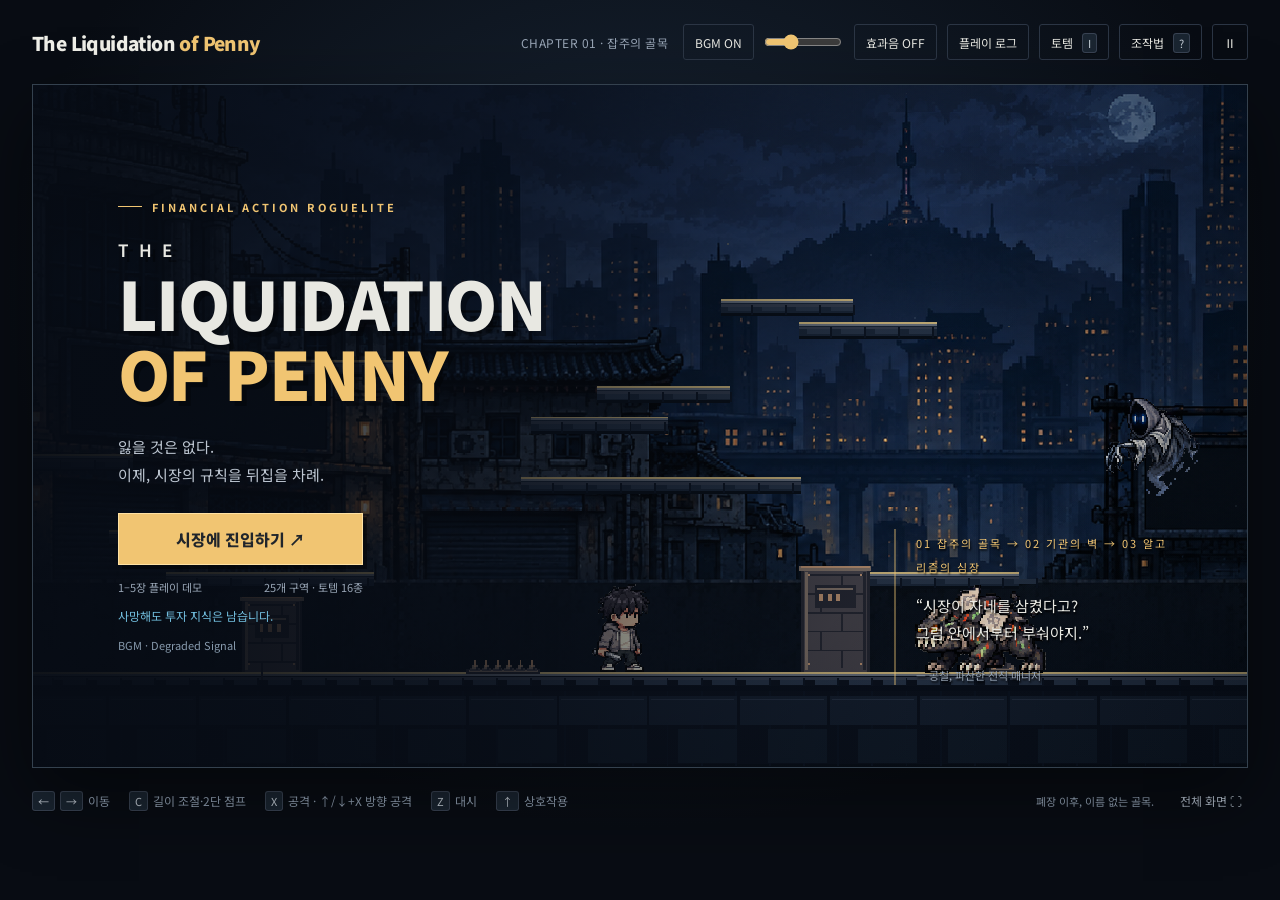
==== index.html @ 3d4ae3b8 "Implement steps 2-4: variable jumps, directional attacks and pogo combat Synchronize windup, strike " ====
<!doctype html>
<html lang="ko">
<head>
  <meta charset="utf-8"><meta name="viewport" content="width=device-width, initial-scale=1, viewport-fit=cover">
  <meta name="theme-color" content="#090e18"><meta name="description" content="The Liquidation of Penny — 금융 액션 로그라이트. 잡주의 골목에서 시장의 심장까지, 다섯 개의 장을 돌파하세요.">
  <title>The Liquidation of Penny</title><link rel="stylesheet" href="./style.css">
</head>
<body>
<main id="app">
 <header class="topline"><a class="wordmark" href="./" aria-label="The Liquidation of Penny 시작 화면">The Liquidation <span>of Penny</span></a><div class="top-actions"><span id="chapter-tag" class="chapter-tag">CHAPTER 01 · 잡주의 골목</span><div class="music-controls"><button id="music" class="icon-button" aria-label="배경 음악 끄기" aria-pressed="true">BGM ON</button><input id="music-volume" type="range" min="0" max="100" value="30" aria-label="배경 음악 음량" title="BGM 음량"></div><button id="sound" class="icon-button" aria-label="효과음 켜기" aria-pressed="false">효과음 OFF</button><button id="run-logs" class="icon-button">플레이 로그</button><button id="totem-open" class="icon-button">토템 <kbd>I</kbd></button><button id="help" class="icon-button">조작법 <kbd>?</kbd></button><button id="pause" class="icon-button" aria-label="일시 정지">Ⅱ</button></div></header>
 <section id="stage" aria-label="게임 화면">
  <canvas id="game" width="1280" height="720" tabindex="0" aria-label="방향키 이동, C 점프, X 공격, Z 대시. 조작법 버튼에서 전체 조작을 확인할 수 있습니다."></canvas>
  <div id="hud" class="hud hidden"><div class="player-panel"><div class="rank-line"><span id="rank">PENNY STOCK</span><span id="room-number">01 / 05</span></div><div class="health-track"><div id="hp-fill"></div><span id="hp-text">100 / 100</span></div><div class="profit-line"><span>미실현 수익</span><strong id="profit-text">0%</strong></div><div class="profit-track"><div id="profit-fill"></div></div></div><div class="market-panel"><span class="eyebrow">MARKET</span><strong id="market-name">횡보장</strong><small id="market-detail">기본 전투 상태</small><div id="market-warning"></div></div><div class="fund-panel"><span>보유 시드</span><strong><i>◈</i> <b id="gold">0</b></strong><small id="enemy-count"></small></div></div>
  <div id="totem-hud" class="totem-hud hidden" aria-label="장착 토템 진행 상태"></div><div id="boss-hud" class="boss-hud hidden"><div><span id="boss-name">잠식된 선동가</span><span id="boss-phase">PHASE 01</span></div><div class="boss-track"><div id="boss-fill"></div></div></div>
  <div id="room-toast" class="room-toast hidden"><span id="room-kicker"></span><h2 id="room-title"></h2></div>
  <div id="leverage" class="leverage hidden"></div><div id="notice" class="notice hidden" role="status" aria-live="polite"></div>
  <div id="skills" class="skillbar hidden"><button data-action="profit" id="skill-profit"><kbd>A</kbd><span>익절</span><small>수익 25 이상</small></button><button data-action="leverage" id="skill-leverage"><kbd>S</kbd><span>레버리지</span><small>8초 / 피해 ×1.65</small></button><button data-action="circuit" id="skill-circuit"><kbd>D</kbd><span>서킷브레이커</span><small>적 2초 정지</small></button></div>
  <div id="screen" class="screen"><div class="start-card"><div class="eyebrow"><span class="small-line"></span> FINANCIAL ACTION ROGUELITE</div><h1 class="penny-title" aria-label="The Liquidation of Penny"><span>THE</span>LIQUIDATION<br><em>OF PENNY</em></h1><p class="intro">잃을 것은 없다.<br>이제, 시장의 규칙을 뒤집을 차례.</p><button id="start" class="primary" disabled>에셋 준비 중…</button><button id="start-chapter2" class="chapter-start hidden">해금된 2장부터 시작 →</button><div class="start-meta"><span>1–5장 플레이 데모</span><span>25개 구역 · 토템 16종</span></div><p id="save-note" class="save-note"></p><p class="music-credit">BGM · Degraded Signal</p></div><div class="start-quote"><span>01 잡주의 골목 → 02 기관의 벽 → 03 알고리즘의 심장</span><p>“시장이 자네를 삼켰다고?<br>그럼 안에서부터 부숴야지.”</p><small>— 공칠, 파산한 전직 매니저</small></div></div>
  <div id="modal" class="modal hidden" role="dialog" aria-modal="true" aria-labelledby="modal-title"><div class="modal-inner" id="modal-inner"></div></div>
  <div id="touch" class="touch"><div><button data-hold="left" aria-label="왼쪽 이동">◀</button><button data-hold="right" aria-label="오른쪽 이동">▶</button></div><div><button data-action="interact" aria-label="상호작용">↑</button><button data-action="dash">Z</button><button data-action="jump">C</button><button data-action="attack">X</button></div></div>
 </section>
 <footer><div class="controls"><span><kbd>←</kbd><kbd>→</kbd> 이동</span><span><kbd>C</kbd> 길이 조절·2단 점프</span><span><kbd>X</kbd> 공격 · ↑/↓+X 방향 공격</span><span><kbd>Z</kbd> 대시</span><span><kbd>↑</kbd> 상호작용</span></div><div class="footer-state"><span id="footer-location">폐장 이후, 이름 없는 골목.</span><button id="fullscreen">전체 화면 ⛶</button></div></footer>
</main><script type="module" src="./game.js"></script>
</body></html>
---- style.css ----
@import url('https://fonts.googleapis.com/css2?family=Noto+Sans+KR:wght@400;500;600;700;800;900&display=swap');
:root{color-scheme:dark;--bg:#080c13;--surface:#111925;--line:#2b3544;--gold:#f1c572;--text:#e8e8e2;--muted:#98a5b5;--red:#e56563;--blue:#71bddd}*{box-sizing:border-box}html,body{margin:0;min-height:100%;background:var(--bg);color:var(--text);font-family:'Noto Sans KR',system-ui,sans-serif}body{background:radial-gradient(ellipse at 50% 35%,#182535 0,#080c13 70%)}button,a{-webkit-tap-highlight-color:transparent}button{font:inherit;color:inherit;cursor:pointer}button:disabled{cursor:wait;opacity:.6}button:focus-visible,a:focus-visible,canvas:focus-visible{outline:2px solid var(--gold);outline-offset:4px}button:hover:not(:disabled){filter:brightness(1.18)}.hidden{display:none!important}#app{max-width:1560px;padding:0 32px;margin:auto}.topline{height:84px;display:flex;align-items:center;justify-content:space-between;gap:20px}.wordmark{text-decoration:none;font-size:24px;letter-spacing:-1.5px;font-weight:900;color:#f0f0e9;white-space:nowrap}.wordmark>span{color:var(--gold)}.wordmark i{font-style:normal;font-size:13px;letter-spacing:1px;font-weight:500;color:var(--muted);padding-left:18px}.top-actions{display:flex;align-items:center;gap:10px}.chapter-tag{font-size:12px;letter-spacing:1px;color:var(--muted);margin-right:20px}.icon-button{background:transparent;border:1px solid var(--line);min-height:36px;padding:7px 11px;font-size:12px;border-radius:3px}.icon-button kbd{margin-left:6px}#stage{position:relative;aspect-ratio:16/9;isolation:isolate;background:#111b29;overflow:hidden;border:1px solid #34414e;box-shadow:0 28px 70px #0007}canvas{display:block;width:100%;height:100%;image-rendering:pixelated;outline:none!important;touch-action:none}.screen{position:absolute;inset:0;background:linear-gradient(90deg,#070c15ed 0%,#070c15a8 40%,#070c1510 75%);display:flex;align-items:center;padding:5% 7%}.start-card{position:relative}.eyebrow{font-size:11px;letter-spacing:3px;color:var(--gold);font-weight:700;display:flex;align-items:center;gap:10px}.small-line{height:1px;width:24px;background:var(--gold)}.title-pre{font-weight:700;font-size:22px;letter-spacing:10px;color:#dbdcd6;margin:24px 0 8px}h1{font-size:clamp(46px,5.9vw,90px);line-height:1.04;margin:0;font-weight:900;letter-spacing:-4px;text-shadow:5px 5px #0005}h1 em{font-style:normal;color:var(--gold)}.intro{font-size:15px;line-height:1.85;color:#bdc6d1;margin:25px 0}.primary{border:1px solid #ffe2a4;background:var(--gold);color:#20252b;font-size:16px;font-weight:800;min-height:52px;padding:12px 34px;min-width:245px;box-shadow:4px 4px 0 #0006;text-align:center}.start-meta{display:flex;justify-content:space-between;max-width:245px;margin-top:14px;color:var(--muted);font-size:11px}.save-note{font-size:12px;color:var(--blue);min-height:18px}.start-quote{position:absolute;right:6%;bottom:12%;max-width:280px;border-left:2px solid #f1c57266;padding-left:20px;text-shadow:1px 2px 2px #000}.start-quote>span{font-size:11px;letter-spacing:2px;color:var(--gold)}.start-quote p{font-size:15px;line-height:1.8}.start-quote small{font-size:11px;color:var(--muted)}.hud{position:absolute;top:3.7%;left:3.2%;right:3.2%;display:flex;justify-content:space-between;pointer-events:none;align-items:flex-start;text-shadow:1px 1px 3px #000}.player-panel{width:23%;max-width:285px}.rank-line{display:flex;justify-content:space-between;font-size:11px;letter-spacing:1px;color:var(--gold);font-weight:700;margin-bottom:9px}#room-number{color:#a5b0bd}.health-track{height:22px;background:#231e29;border:1px solid #d0897980;position:relative;box-shadow:0 2px 6px #0007}.health-track>div{height:100%;background:linear-gradient(90deg,#ba4b53,#ea7b6c);transition:width .12s}.health-track>span{position:absolute;inset:0;text-align:center;font-size:12px;line-height:20px;font-weight:800}.profit-line{display:flex;justify-content:space-between;font-size:11px;margin:9px 0 4px;color:#bec9d2}.profit-line strong{color:var(--gold)}.profit-track{height:4px;background:#253140}.profit-track>div{height:100%;background:var(--gold);width:0;transition:width .1s}.market-panel{text-align:center;background:#0a121dcc;border:1px solid #5e6d7a70;padding:8px 22px;min-width:180px;clip-path:polygon(8px 0,calc(100% - 8px) 0,100% 8px,100% calc(100% - 8px),calc(100% - 8px) 100%,8px 100%,0 calc(100% - 8px),0 8px)}.market-panel .eyebrow{font-size:9px;justify-content:center;color:var(--muted);margin-bottom:2px}.market-panel strong{display:block;font-size:22px;letter-spacing:5px}.market-panel small{font-size:10px;color:#b2c1cc}#market-warning{font-size:10px;color:var(--gold);min-height:14px;margin-top:3px}.fund-panel{text-align:right;font-size:11px;color:#acbaca}.fund-panel strong{font-size:26px;color:var(--gold);display:block;font-variant-numeric:tabular-nums}.fund-panel strong i{font-style:normal;font-size:18px}.fund-panel small{font-size:11px;color:var(--text)}.boss-hud{position:absolute;top:19%;left:28%;right:28%;pointer-events:none}.boss-hud>div:first-child{display:flex;justify-content:space-between;font-size:12px;margin-bottom:5px;text-shadow:1px 1px #000}.boss-hud>div:first-child span:last-child{font-size:10px;color:var(--gold)}.boss-track{height:9px;background:#201927;border:1px solid #8b637b}.boss-track>div{height:100%;background:linear-gradient(90deg,#804f7a,#d27791);transition:width .15s}.room-toast{position:absolute;top:32%;left:0;right:0;text-align:center;pointer-events:none;text-shadow:2px 3px 4px #000}.room-toast span{font-size:12px;color:var(--gold);letter-spacing:4px}.room-toast h2{font-size:32px;letter-spacing:5px;margin:8px}.notice{position:absolute;bottom:23%;left:50%;transform:translateX(-50%);background:#0c1523ed;border:1px solid #536374;padding:10px 20px;font-size:13px;white-space:nowrap;max-width:90%;text-align:center;box-shadow:0 4px 10px #0005;pointer-events:none}.leverage{position:absolute;bottom:31%;left:50%;transform:translateX(-50%);color:#ffb275;border:1px solid #d38c4780;background:#271c19e0;padding:5px 15px;font-size:12px;white-space:nowrap}.skillbar{position:absolute;bottom:3%;left:3%;display:flex;gap:8px}.skillbar button{display:grid;grid-template-columns:22px 1fr;grid-template-rows:21px 16px;column-gap:6px;padding:8px 10px;text-align:left;border:1px solid #6571826b;background:#0c1422ed;min-width:128px;position:relative}.skillbar button>kbd{grid-row:1/3;align-self:start;font-size:12px}.skillbar button>span{font-size:12px;font-weight:600}.skillbar button>small{font-size:9px;color:var(--muted)}.skillbar button.cooldown{opacity:.5}.skillbar button.ready{border-color:#dfb36a}.modal{position:absolute;inset:0;z-index:20;display:flex;align-items:center;justify-content:center;background:#050a14cc;backdrop-filter:blur(4px);padding:24px}.modal-inner{width:min(900px,94%);max-height:96%;overflow:auto;background:linear-gradient(160deg,#1a2534,#101722);border:1px solid #5d6b7b;padding:30px;box-shadow:0 24px 80px #0008}.modal-inner .eyebrow{font-size:11px}.modal-inner h2{font-size:29px;margin:8px 0 12px}.modal-inner>p{font-size:14px;color:#b9c5d1;line-height:1.8;margin:8px 0 20px}.cards{display:grid;grid-template-columns:repeat(3,1fr);gap:14px;margin-top:22px}.card{position:relative;text-align:left;display:flex;flex-direction:column;min-height:180px;border:1px solid #425267;background:#101a29;padding:19px;transition:transform .15s,border .15s}.card:hover{transform:translateY(-4px);border-color:var(--gold)}.card .card-number{position:absolute;top:13px;right:13px;color:#7890a5;font-size:11px}.card .card-symbol{font-size:26px;color:var(--gold);font-family:monospace;line-height:1.2;margin-bottom:18px}.card h3{font-size:17px;margin:0 0 6px}.card .tag{font-size:10px;letter-spacing:2px;color:var(--gold);margin-bottom:10px}.card p{font-size:12px;color:#b9c6d3;line-height:1.8;margin:0}.card .price{font-size:15px;color:var(--gold);margin-top:auto;padding-top:16px}.modal-actions{display:flex;justify-content:flex-end;gap:12px;margin-top:22px}.secondary{border:1px solid #647284;padding:10px 22px;background:#1a2739;font-size:14px;min-height:44px}.stat-grid{display:grid;grid-template-columns:repeat(3,1fr);gap:12px;margin:24px 0}.stat-grid>div{background:#0c1420;padding:15px;text-align:center}.stat-grid strong{display:block;color:var(--gold);font-size:24px}.stat-grid small{font-size:12px;color:var(--muted)}.help-grid{display:grid;grid-template-columns:1fr 1fr;gap:13px 22px;font-size:13px;margin:22px 0}.help-grid span{display:flex;align-items:center;gap:12px}.help-grid kbd{min-width:48px;text-align:center}.touch{display:none;position:absolute;bottom:2%;left:3%;right:3%;justify-content:space-between;pointer-events:none}.touch>div{display:flex;gap:8px}.touch button{width:46px;height:44px;background:#102033cf;border:1px solid #8598aa80;border-radius:4px;font-size:18px;pointer-events:auto;touch-action:none;user-select:none}footer{min-height:65px;display:flex;justify-content:space-between;align-items:center;gap:15px;color:#91a0b2;font-size:12px}.controls{display:flex;gap:19px;flex-wrap:wrap}.controls span{display:flex;align-items:center;gap:5px}kbd{font:inherit;border:1px solid #56617480;background:#1a2531;color:#c6ced7;border-radius:3px;padding:1px 5px;font-size:11px;box-shadow:0 1px 0 #0005}.footer-state{display:flex;align-items:center;gap:20px;font-size:11px}.footer-state button{background:none;border:0;color:#adb8c5;font-size:12px}#stage:fullscreen{width:100vw;height:100vh;aspect-ratio:auto;border:0;display:flex;align-items:center;background:#050910}#stage:fullscreen canvas{object-fit:contain} @media(min-width:1700px){#app{padding-top:20px}}@media(max-width:950px){#app{padding:0 12px}.topline{height:65px}.wordmark{font-size:20px}.wordmark i,.chapter-tag,.footer-state>span{display:none}.screen{padding:4% 6%}h1{font-size:55px}.title-pre{font-size:17px;margin-top:14px;letter-spacing:7px}.intro{font-size:12px;margin:15px 0}.primary{min-height:42px;font-size:14px;min-width:210px;padding:9px 24px}.start-quote{bottom:13%;right:5%}.start-quote p{font-size:12px}.start-quote small{font-size:10px}.start-meta{font-size:10px;max-width:210px}.eyebrow{font-size:9px;letter-spacing:2px}.hud{top:3%}.health-track{height:17px}.health-track>span{line-height:15px;font-size:10px}.rank-line,.profit-line{font-size:9px}.market-panel{min-width:140px;padding:5px 12px}.market-panel strong{font-size:17px}.market-panel small{font-size:9px}.fund-panel strong{font-size:21px}.skillbar{gap:5px}.skillbar button{min-width:105px;padding:5px 7px;grid-template-columns:19px 1fr;grid-template-rows:18px 13px}.skillbar button>span{font-size:10px}.skillbar button>small{font-size:8px}.modal-inner{padding:20px}.modal-inner h2{font-size:23px}.cards{margin-top:14px;gap:9px}.card{padding:13px;min-height:150px}.card .card-symbol{font-size:20px;margin-bottom:10px}.card h3{font-size:14px}.card p{font-size:11px}.modal-inner>p{font-size:12px;margin-bottom:12px}.controls{gap:10px;font-size:10px}footer{min-height:54px}.notice{font-size:11px;padding:7px 12px}.boss-hud{top:23%}.room-toast h2{font-size:25px}}
@media(pointer:coarse){.touch{display:flex}.skillbar{bottom:17%}.controls{display:none}.footer-state{margin-left:auto}.skillbar button{min-width:88px}.skillbar button>small{display:none}.skillbar button{grid-template-rows:18px;}.skillbar button kbd{grid-row:1}.notice{bottom:30%}}
@media(max-width:600px){#app{padding:0 5px}.topline{height:52px;gap:8px}.wordmark{font-size:18px}.top-actions{gap:5px}.icon-button{min-height:30px;font-size:10px;padding:5px 7px}#stage{min-height:340px;aspect-ratio:auto}canvas{object-fit:cover}.start-quote{display:none}.screen{padding:20px 24px}h1{font-size:47px}.title-pre{margin-top:9px;font-size:15px}.intro{margin:12px 0}.start-meta{margin-top:8px}.save-note{font-size:10px;margin:7px 0}.hud{left:3%;right:3%}.player-panel{width:34%}.market-panel{min-width:104px;padding:4px 6px}.market-panel .eyebrow{font-size:7px}.market-panel strong{font-size:14px;letter-spacing:2px}.market-panel small{font-size:8px}.fund-panel{font-size:9px}.fund-panel strong{font-size:19px}.fund-panel small{font-size:9px}.rank-line{font-size:8px;letter-spacing:0}.profit-line{font-size:8px}.modal{padding:8px}.modal-inner{width:100%;padding:16px;max-height:100%}.modal-inner h2{font-size:21px}.cards{grid-template-columns:1fr;gap:7px;margin-top:8px}.card{min-height:70px;padding:11px 12px 11px 53px}.card .card-symbol{position:absolute;left:14px;top:15px;font-size:23px}.card .tag{display:none}.card h3{font-size:13px;margin-bottom:3px}.card p{font-size:10px;line-height:1.5}.card .price{position:absolute;right:12px;bottom:7px;font-size:11px}.card .card-number{top:7px;right:8px;font-size:9px}.modal-actions{margin-top:12px}.stat-grid{margin:12px 0;gap:7px}.stat-grid>div{padding:9px}.stat-grid strong{font-size:19px}.help-grid{font-size:11px;gap:10px;margin:10px 0}.help-grid kbd{min-width:32px}.room-toast h2{font-size:21px}.room-toast span{font-size:9px}.boss-hud{left:20%;right:20%;top:24%}.boss-hud>div:first-child{font-size:10px}.notice{font-size:10px;white-space:normal;width:max-content;max-width:90%}.leverage{font-size:9px}.touch button{width:39px;height:38px}.skillbar{bottom:17%}.skillbar button{min-width:76px;padding:4px;font-size:10px}}
@media(max-width:600px){#stage{aspect-ratio:16/9;min-height:0}canvas{object-fit:contain}.screen{padding:12px 18px}h1{font-size:32px;letter-spacing:-2px}.title-pre{font-size:11px;margin:7px 0 5px}.start-card>.eyebrow{font-size:7px;letter-spacing:1px}.intro{font-size:10px;line-height:1.5;margin:9px 0}.start-card>.primary{min-width:170px;min-height:32px;font-size:11px;padding:5px 12px}.start-meta{font-size:8px;max-width:170px;margin-top:6px}.save-note{font-size:8px;min-height:10px;margin:5px 0}.touch button{width:32px;height:30px;font-size:14px}.touch>div{gap:5px}.skillbar{bottom:19%;gap:3px}.skillbar button{min-width:63px;padding:3px;grid-template-columns:14px 1fr;column-gap:3px;grid-template-rows:14px}.skillbar button>span{font-size:8px}.skillbar button>kbd{font-size:8px;padding:0 3px}.modal-inner h2{font-size:17px}.modal-inner>p{font-size:10px}.modal-inner .eyebrow{font-size:8px}.modal-inner{padding:12px}.health-track{height:13px}.health-track>span{font-size:8px;line-height:11px}.profit-line{margin:5px 0 3px}.market-panel small{display:none}.market-panel{min-width:85px}.market-panel strong{font-size:12px}.market-panel .eyebrow{font-size:6px}#market-warning{font-size:7px;min-height:8px;margin-top:1px}.fund-panel strong{font-size:17px}.room-toast h2{font-size:18px}.notice{font-size:9px;padding:4px 8px}.leverage{bottom:38%;font-size:8px}.boss-hud{top:27%}.help-grid{font-size:10px}.modal-actions .primary{min-width:120px}.modal-actions button{font-size:11px;min-height:32px;padding:5px 10px}.stat-grid strong{font-size:16px}.stat-grid small{font-size:9px}}
.wordmark{font-size:19px;letter-spacing:-.6px}.music-controls{display:flex;align-items:center;gap:8px}.music-controls input{width:78px;height:26px;accent-color:var(--gold);cursor:pointer}.chapter-tag{margin-right:5px;letter-spacing:.5px}.penny-title{font-family:Impact,'Arial Narrow','Noto Sans KR',sans-serif;font-size:clamp(38px,5.2vw,77px);letter-spacing:-1.5px;line-height:1.06;margin:18px 0 0}.penny-title>span{display:block;font-family:'Noto Sans KR',sans-serif;font-size:17px;letter-spacing:10px;line-height:2;font-weight:600}.music-credit{font-size:11px;color:#879aad;margin:10px 0 0}.chapter-start{display:block;margin-top:13px;padding:6px 0;border:0;background:transparent;color:var(--blue);font-size:12px}.chapter-growth{display:flex;gap:12px;flex-wrap:wrap;margin:20px 0}.chapter-growth>span{border:1px solid #5b767a;padding:9px 14px;color:#a9e2df;font-size:13px}.audio-credit{font-size:11px!important;color:#879aad!important}.top-actions{flex-shrink:0}
@media(max-width:1100px){.chapter-tag{display:none}.wordmark{font-size:17px}.music-controls input{width:60px}}
@media(max-width:950px){.penny-title{font-size:50px}.penny-title>span{font-size:13px;letter-spacing:7px}.start-quote{max-width:220px}.music-credit{font-size:9px;margin:5px 0 0}.chapter-start{font-size:10px;margin-top:7px;padding:2px 0}.wordmark{font-size:15px;max-width:210px;white-space:normal;line-height:1.3}.music-controls{gap:5px}}
@media(max-width:600px){.topline{height:75px;align-items:flex-start;justify-content:space-between;flex-wrap:wrap;gap:4px;padding:9px 6px}.wordmark{font-size:14px;max-width:100%;white-space:nowrap}.top-actions{width:100%;justify-content:flex-end;gap:6px}.icon-button{font-size:10px;min-height:27px;padding:4px 7px}.music-controls input{width:64px;height:22px}.penny-title{font-size:30px;margin-top:8px;letter-spacing:-.5px}.penny-title>span{font-size:8px;letter-spacing:5px;line-height:1.7}.intro{margin:8px 0;font-size:9px}.start-meta{font-size:7px}.music-credit{display:none}.chapter-start{margin-top:4px;font-size:9px}.save-note{font-size:7px}.start-card>.eyebrow{font-size:6px}.screen{padding:10px 16px}.chapter-growth{gap:6px;margin:10px 0}.chapter-growth>span{font-size:10px;padding:5px 8px}}
@media(prefers-reduced-motion:reduce){*{transition:none!important}.card:hover{transform:none}}
/* Totem charts are functional diagrams and display live formation state. */
.totem-hud{position:absolute;left:2%;top:155px;display:flex;gap:6px;pointer-events:none;max-width:65%}.totem-mini{background:#101c2de8;border:1px solid #526078;padding:6px;display:grid;grid-template-columns:38px auto;gap:3px 6px;font-size:14px}.totem-mini svg{width:38px;grid-row:span 2}.totem-mini small{font-size:12px;color:#c4d0df}.totem-slots{display:grid;grid-template-columns:repeat(3,1fr);gap:10px;margin:18px 0}.totem-slots>div{display:flex;flex-direction:column;gap:8px;border:1px solid #627386;padding:12px;background:#142236}.totem-slots button,.modal-actions button{cursor:pointer}.totem-collection{display:grid;grid-template-columns:repeat(3,minmax(0,1fr));gap:12px;margin-bottom:18px}.totem-card{padding:14px;background:#121f32;color:#e5edf5;border:1px solid #53677d;text-align:left;cursor:pointer}.totem-card.selected{border:2px solid #f2c779;background:#263347}.totem-card:disabled{cursor:default;opacity:.6}.totem-card svg{width:100%;height:75px;margin-top:10px}.totem-card p{font-size:14px;line-height:1.6}.totem-card small,.totem-card>span{font-size:14px;color:#c1cede}.modal-inner{max-height:90vh;overflow-y:auto}details{font-size:14px}summary{cursor:pointer}button:focus-visible{outline:2px solid #f2c779;outline-offset:3px}@media(max-width:750px){.totem-collection{grid-template-columns:repeat(2,minmax(0,1fr))}.totem-slots{grid-template-columns:1fr}.totem-hud{top:24%;max-width:90%;transform:scale(.8);transform-origin:left top}.top-actions{flex-wrap:wrap}.totem-mini{font-size:12px}}@media(max-width:420px){.totem-collection{grid-template-columns:1fr}}

.modal-inner{max-height:95%;}.totem-hud{top:25%;}.totem-slots button{min-height:36px;background:#1b2b42;border:1px solid #627386;font-size:14px;padding:6px}.totem-card h3{margin:8px 0}.totem-slots strong{font-size:14px}

.totem-collection{max-height:48vh;overflow:auto}.swap-detail{font-size:14px;line-height:1.5;color:#d0dce5}.totem-mini{max-width:180px}.totem-hud{max-width:65%}.totem-mini small{white-space:normal}
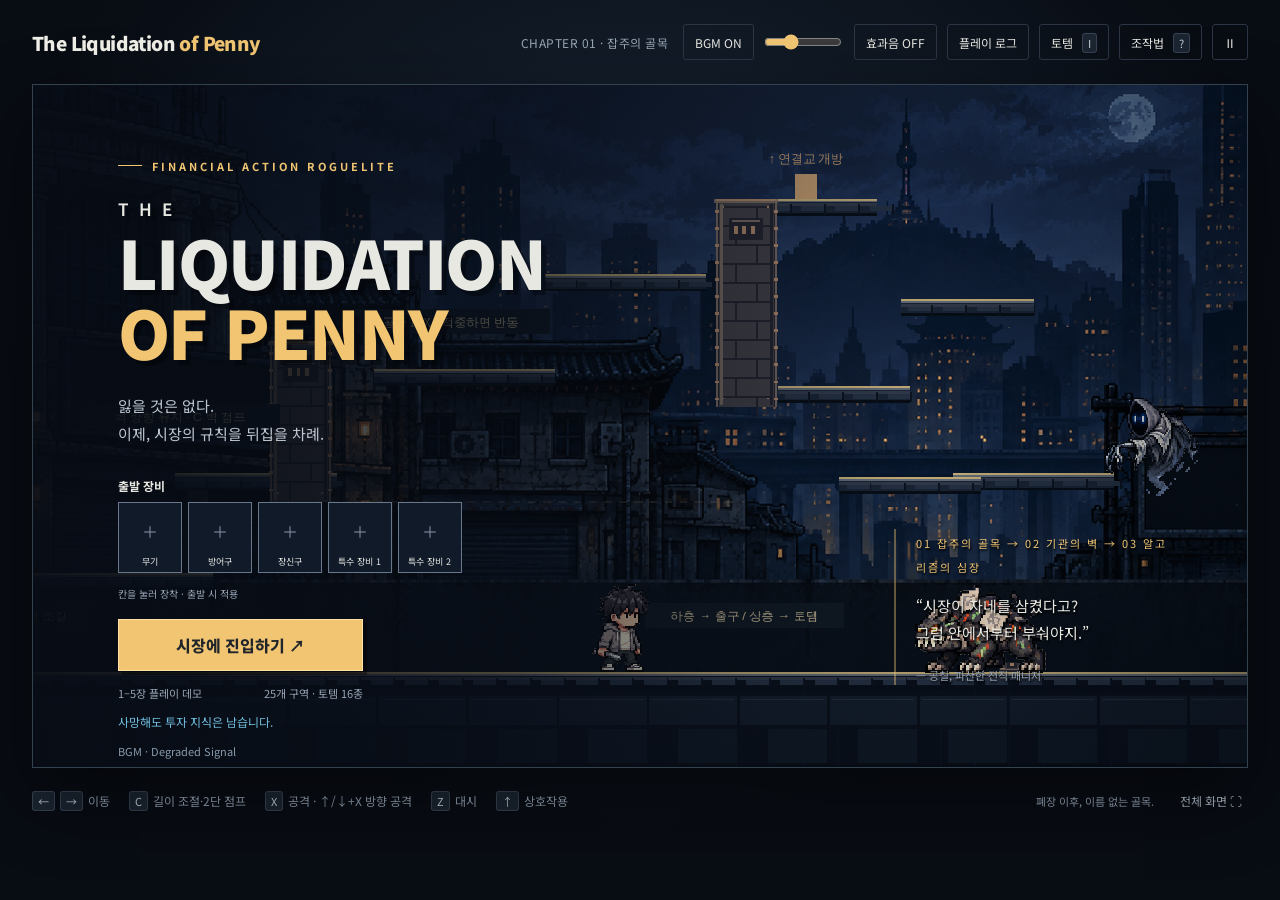
==== commit 0f4bfb68: "Add persistent pre-run equipment slots, starting bonuses and loadout logging" ====
--- a/index.html
+++ b/index.html
@@ -15,7 +15,7 @@
   <div id="room-toast" class="room-toast hidden"><span id="room-kicker"></span><h2 id="room-title"></h2></div>
   <div id="leverage" class="leverage hidden"></div><div id="notice" class="notice hidden" role="status" aria-live="polite"></div>
   <div id="skills" class="skillbar hidden"><button data-action="profit" id="skill-profit"><kbd>A</kbd><span>익절</span><small>수익 25 이상</small></button><button data-action="leverage" id="skill-leverage"><kbd>S</kbd><span>레버리지</span><small>8초 / 피해 ×1.65</small></button><button data-action="circuit" id="skill-circuit"><kbd>D</kbd><span>서킷브레이커</span><small>적 2초 정지</small></button></div>
-  <div id="screen" class="screen"><div class="start-card"><div class="eyebrow"><span class="small-line"></span> FINANCIAL ACTION ROGUELITE</div><h1 class="penny-title" aria-label="The Liquidation of Penny"><span>THE</span>LIQUIDATION<br><em>OF PENNY</em></h1><p class="intro">잃을 것은 없다.<br>이제, 시장의 규칙을 뒤집을 차례.</p><button id="start" class="primary" disabled>에셋 준비 중…</button><button id="start-chapter2" class="chapter-start hidden">해금된 2장부터 시작 →</button><div class="start-meta"><span>1–5장 플레이 데모</span><span>25개 구역 · 토템 16종</span></div><p id="save-note" class="save-note"></p><p class="music-credit">BGM · Degraded Signal</p></div><div class="start-quote"><span>01 잡주의 골목 → 02 기관의 벽 → 03 알고리즘의 심장</span><p>“시장이 자네를 삼켰다고?<br>그럼 안에서부터 부숴야지.”</p><small>— 공칠, 파산한 전직 매니저</small></div></div>
+  <div id="screen" class="screen"><div class="start-card"><div class="eyebrow"><span class="small-line"></span> FINANCIAL ACTION ROGUELITE</div><h1 class="penny-title" aria-label="The Liquidation of Penny"><span>THE</span>LIQUIDATION<br><em>OF PENNY</em></h1><p class="intro">잃을 것은 없다.<br>이제, 시장의 규칙을 뒤집을 차례.</p><section class="starting-equipment" aria-label="시작 장비"><strong>출발 장비</strong><div id="equipment-slots"></div><small>칸을 눌러 장착 · 출발 시 적용</small></section><button id="start" class="primary" disabled>에셋 준비 중…</button><button id="start-chapter2" class="chapter-start hidden">해금된 2장부터 시작 →</button><div class="start-meta"><span>1–5장 플레이 데모</span><span>25개 구역 · 토템 16종</span></div><p id="save-note" class="save-note"></p><p class="music-credit">BGM · Degraded Signal</p></div><div class="start-quote"><span>01 잡주의 골목 → 02 기관의 벽 → 03 알고리즘의 심장</span><p>“시장이 자네를 삼켰다고?<br>그럼 안에서부터 부숴야지.”</p><small>— 공칠, 파산한 전직 매니저</small></div></div>
   <div id="modal" class="modal hidden" role="dialog" aria-modal="true" aria-labelledby="modal-title"><div class="modal-inner" id="modal-inner"></div></div>
   <div id="touch" class="touch"><div><button data-hold="left" aria-label="왼쪽 이동">◀</button><button data-hold="right" aria-label="오른쪽 이동">▶</button></div><div><button data-action="interact" aria-label="상호작용">↑</button><button data-action="dash">Z</button><button data-action="jump">C</button><button data-action="attack">X</button></div></div>
  </section>
--- a/style.css
+++ b/style.css
@@ -14,3 +14,6 @@
 .modal-inner{max-height:95%;}.totem-hud{top:25%;}.totem-slots button{min-height:36px;background:#1b2b42;border:1px solid #627386;font-size:14px;padding:6px}.totem-card h3{margin:8px 0}.totem-slots strong{font-size:14px}
 
 .totem-collection{max-height:48vh;overflow:auto}.swap-detail{font-size:14px;line-height:1.5;color:#d0dce5}.totem-mini{max-width:180px}.totem-hud{max-width:65%}.totem-mini small{white-space:normal}
+
+/* Starting loadout */
+.screen{overflow-y:auto;align-items:flex-start}.start-card{margin-block:auto;padding-block:12px}.starting-equipment{margin:12px 0}.starting-equipment>strong{font-size:12px}.starting-equipment>small{font-size:10px;color:var(--muted)}#equipment-slots{display:flex;gap:6px;margin:6px 0}#equipment-slots button{width:64px;padding:4px;background:#101a29;border:1px solid #69778a;display:flex;flex-direction:column;align-items:center}#equipment-slots small{font-size:9px}.starting-equipment img,.equipment-item img{image-rendering:pixelated;object-fit:contain;flex-shrink:0}.empty-slot{display:grid;place-items:center;width:48px;height:48px;color:#7e8b9c}.equipment-tabs{display:flex;gap:6px;flex-wrap:wrap}.equipment-tabs button{background:#182438;border:1px solid #657182;padding:8px}.equipment-tabs [aria-pressed=true],.equipment-item[aria-pressed=true]{border-color:var(--gold);background:#343025}.equipment-list{display:grid;grid-template-columns:repeat(2,minmax(0,1fr));gap:8px;margin:12px 0}.equipment-item{display:flex;align-items:center;gap:10px;text-align:left;background:#101a29;border:1px solid #425267;padding:10px}.equipment-item span{display:flex;flex-direction:column;gap:5px}.equipment-item small{font-size:11px;color:#b9c6d3}.equipment-item strong{font-size:13px}.equipment-item:disabled{cursor:default}.starting-equipment+button{margin-top:4px}@media(max-width:700px){.equipment-list{grid-template-columns:1fr}.start-quote{display:none}#equipment-slots button{width:48px}#equipment-slots img,.empty-slot{width:32px;height:32px}.starting-equipment{margin:6px 0}}
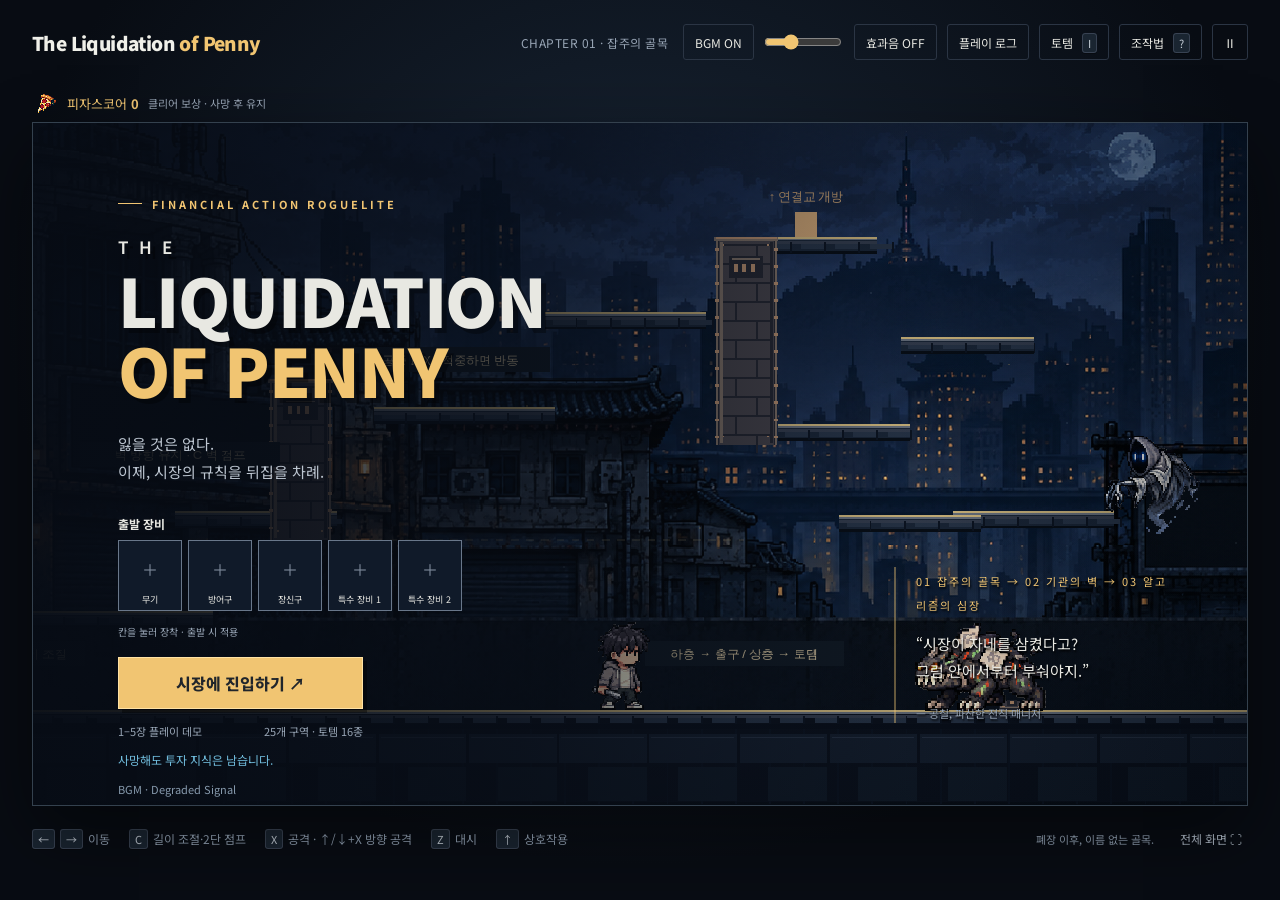
==== commit c2e8ba66: "Award persistent Pizza Score on stage clear with wallet UI and deduplication" ====
--- a/index.html
+++ b/index.html
@@ -8,6 +8,7 @@
 <body>
 <main id="app">
  <header class="topline"><a class="wordmark" href="./" aria-label="The Liquidation of Penny 시작 화면">The Liquidation <span>of Penny</span></a><div class="top-actions"><span id="chapter-tag" class="chapter-tag">CHAPTER 01 · 잡주의 골목</span><div class="music-controls"><button id="music" class="icon-button" aria-label="배경 음악 끄기" aria-pressed="true">BGM ON</button><input id="music-volume" type="range" min="0" max="100" value="30" aria-label="배경 음악 음량" title="BGM 음량"></div><button id="sound" class="icon-button" aria-label="효과음 켜기" aria-pressed="false">효과음 OFF</button><button id="run-logs" class="icon-button">플레이 로그</button><button id="totem-open" class="icon-button">토템 <kbd>I</kbd></button><button id="help" class="icon-button">조작법 <kbd>?</kbd></button><button id="pause" class="icon-button" aria-label="일시 정지">Ⅱ</button></div></header>
+ <div class="pizza-wallet" aria-label="누적 피자스코어"><img src="./assets/equipment/pizza-score.png" width="24" height="24" alt=""><span>피자스코어 <strong data-pizza-balance>0</strong></span><small>클리어 보상 · 사망 후 유지</small><small id="wallet-status" role="status"></small></div>
  <section id="stage" aria-label="게임 화면">
   <canvas id="game" width="1280" height="720" tabindex="0" aria-label="방향키 이동, C 점프, X 공격, Z 대시. 조작법 버튼에서 전체 조작을 확인할 수 있습니다."></canvas>
   <div id="hud" class="hud hidden"><div class="player-panel"><div class="rank-line"><span id="rank">PENNY STOCK</span><span id="room-number">01 / 05</span></div><div class="health-track"><div id="hp-fill"></div><span id="hp-text">100 / 100</span></div><div class="profit-line"><span>미실현 수익</span><strong id="profit-text">0%</strong></div><div class="profit-track"><div id="profit-fill"></div></div></div><div class="market-panel"><span class="eyebrow">MARKET</span><strong id="market-name">횡보장</strong><small id="market-detail">기본 전투 상태</small><div id="market-warning"></div></div><div class="fund-panel"><span>보유 시드</span><strong><i>◈</i> <b id="gold">0</b></strong><small id="enemy-count"></small></div></div>
--- a/style.css
+++ b/style.css
@@ -17,3 +17,22 @@
 
 /* Starting loadout */
 .screen{overflow-y:auto;align-items:flex-start}.start-card{margin-block:auto;padding-block:12px}.starting-equipment{margin:12px 0}.starting-equipment>strong{font-size:12px}.starting-equipment>small{font-size:10px;color:var(--muted)}#equipment-slots{display:flex;gap:6px;margin:6px 0}#equipment-slots button{width:64px;padding:4px;background:#101a29;border:1px solid #69778a;display:flex;flex-direction:column;align-items:center}#equipment-slots small{font-size:9px}.starting-equipment img,.equipment-item img{image-rendering:pixelated;object-fit:contain;flex-shrink:0}.empty-slot{display:grid;place-items:center;width:48px;height:48px;color:#7e8b9c}.equipment-tabs{display:flex;gap:6px;flex-wrap:wrap}.equipment-tabs button{background:#182438;border:1px solid #657182;padding:8px}.equipment-tabs [aria-pressed=true],.equipment-item[aria-pressed=true]{border-color:var(--gold);background:#343025}.equipment-list{display:grid;grid-template-columns:repeat(2,minmax(0,1fr));gap:8px;margin:12px 0}.equipment-item{display:flex;align-items:center;gap:10px;text-align:left;background:#101a29;border:1px solid #425267;padding:10px}.equipment-item span{display:flex;flex-direction:column;gap:5px}.equipment-item small{font-size:11px;color:#b9c6d3}.equipment-item strong{font-size:13px}.equipment-item:disabled{cursor:default}.starting-equipment+button{margin-top:4px}@media(max-width:700px){.equipment-list{grid-template-columns:1fr}.start-quote{display:none}#equipment-slots button{width:48px}#equipment-slots img,.empty-slot{width:32px;height:32px}.starting-equipment{margin:6px 0}}
+
+/* Compact totem inventory and reward selection. */
+.modal-inner:is([data-kind="totems"],[data-kind="relic_choice"]){width:min(800px,94%);padding:24px;max-height:90%}
+.modal-inner:is([data-kind="totems"],[data-kind="relic_choice"]) h2{font-size:25px;margin:6px 0 10px}
+.modal-inner:is([data-kind="totems"],[data-kind="relic_choice"])>.totem-collection{gap:10px;margin-bottom:14px;max-height:44vh}
+.modal-inner:is([data-kind="totems"],[data-kind="relic_choice"]) .totem-card{padding:11px}
+.modal-inner:is([data-kind="totems"],[data-kind="relic_choice"]) .totem-card svg{display:block;width:80%;height:60px;margin:6px auto 0}
+.modal-inner:is([data-kind="totems"],[data-kind="relic_choice"]) .totem-card h3{font-size:15px;margin:6px 0}
+.modal-inner:is([data-kind="totems"],[data-kind="relic_choice"]) .totem-card p{font-size:13px;line-height:1.5;margin:8px 0}
+.modal-inner:is([data-kind="totems"],[data-kind="relic_choice"]) .totem-card small,
+.modal-inner:is([data-kind="totems"],[data-kind="relic_choice"]) .totem-card>span{font-size:12px}
+[data-kind="totems"] .totem-slots{gap:8px;margin:12px 0}
+[data-kind="totems"] .totem-slots>div{padding:9px;gap:6px}
+[data-kind="totems"] .totem-slots strong,[data-kind="totems"] .swap-detail{font-size:13px}
+[data-kind="totems"] .totem-slots button{font-size:13px;min-height:36px;padding:5px}
+@media(max-width:750px){.modal-inner:is([data-kind="totems"],[data-kind="relic_choice"]){padding:16px}.modal-inner:is([data-kind="totems"],[data-kind="relic_choice"]) h2{font-size:21px}}
+@media(max-width:600px){.modal-inner:is([data-kind="totems"],[data-kind="relic_choice"]){width:100%;padding:12px;max-height:95%}.modal-inner:is([data-kind="totems"],[data-kind="relic_choice"]) h2{font-size:17px}}
+
+.pizza-wallet{display:flex;align-items:center;gap:9px;padding:7px 2px;color:var(--gold);font-size:13px;flex-wrap:wrap}.pizza-wallet img{image-rendering:pixelated;object-fit:contain}.pizza-wallet small{color:var(--muted);font-size:11px}#wallet-status{color:#ff9b8a}
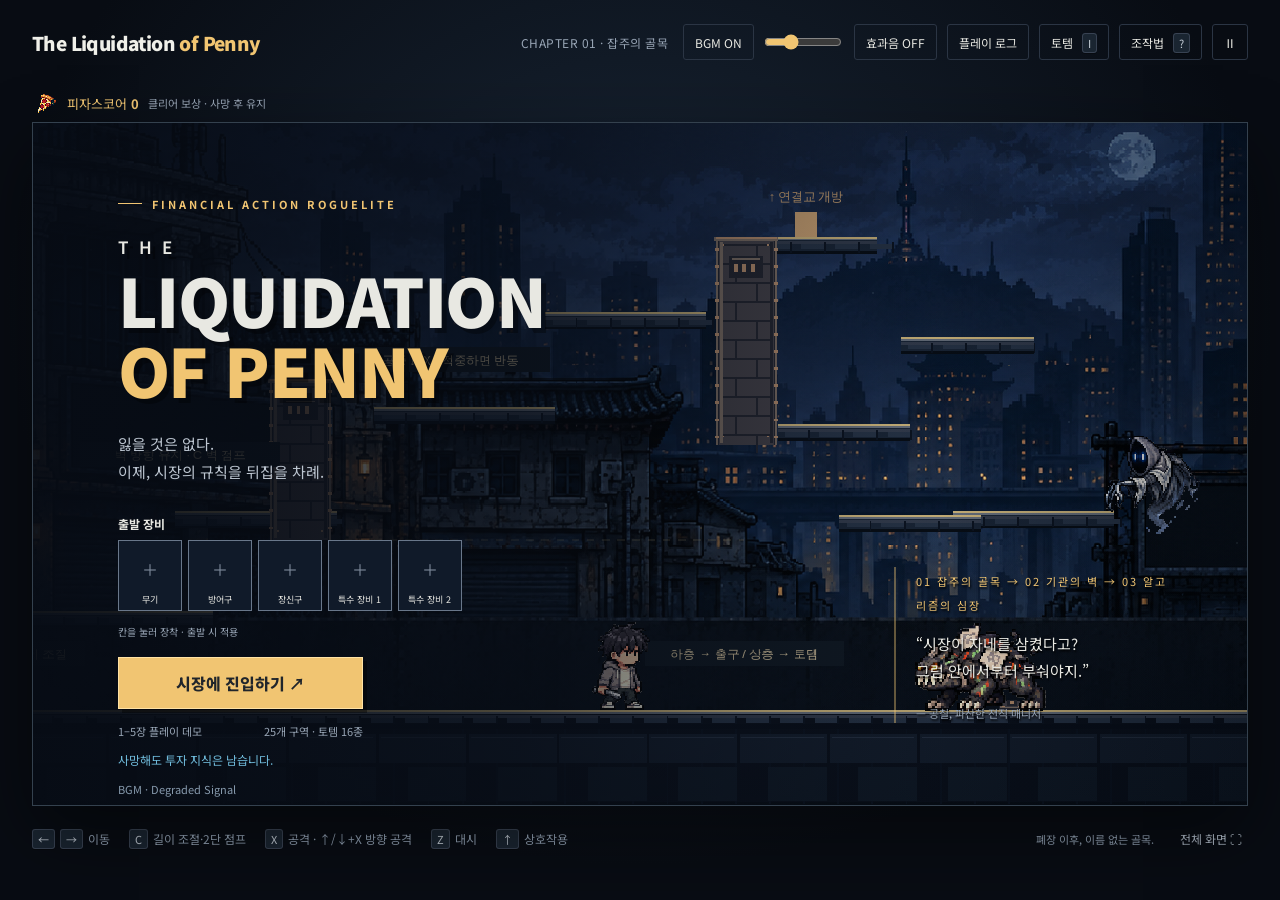
==== commit d3e82de6: "Improve skill feedback, enemy stagger and circuit damage release" ====
--- a/index.html
+++ b/index.html
@@ -15,7 +15,7 @@
   <div id="totem-hud" class="totem-hud hidden" aria-label="장착 토템 진행 상태"></div><div id="boss-hud" class="boss-hud hidden"><div><span id="boss-name">잠식된 선동가</span><span id="boss-phase">PHASE 01</span></div><div class="boss-track"><div id="boss-fill"></div></div></div>
   <div id="room-toast" class="room-toast hidden"><span id="room-kicker"></span><h2 id="room-title"></h2></div>
   <div id="leverage" class="leverage hidden"></div><div id="notice" class="notice hidden" role="status" aria-live="polite"></div>
-  <div id="skills" class="skillbar hidden"><button data-action="profit" id="skill-profit"><kbd>A</kbd><span>익절</span><small>수익 25 이상</small></button><button data-action="leverage" id="skill-leverage"><kbd>S</kbd><span>레버리지</span><small>8초 / 피해 ×1.65</small></button><button data-action="circuit" id="skill-circuit"><kbd>D</kbd><span>서킷브레이커</span><small>적 2초 정지</small></button></div>
+  <div id="skills" class="skillbar hidden"><button data-action="profit" id="skill-profit"><kbd>A</kbd><span>익절</span><small>수익 25 이상</small></button><button data-action="leverage" id="skill-leverage"><kbd>S</kbd><span>레버리지</span><small>8초 / 피해 ×1.65</small></button><button data-action="circuit" id="skill-circuit"><kbd>D</kbd><span>서킷브레이커</span><small>정지 중 타격 축적</small></button></div>
   <div id="screen" class="screen"><div class="start-card"><div class="eyebrow"><span class="small-line"></span> FINANCIAL ACTION ROGUELITE</div><h1 class="penny-title" aria-label="The Liquidation of Penny"><span>THE</span>LIQUIDATION<br><em>OF PENNY</em></h1><p class="intro">잃을 것은 없다.<br>이제, 시장의 규칙을 뒤집을 차례.</p><section class="starting-equipment" aria-label="시작 장비"><strong>출발 장비</strong><div id="equipment-slots"></div><small>칸을 눌러 장착 · 출발 시 적용</small></section><button id="start" class="primary" disabled>에셋 준비 중…</button><button id="start-chapter2" class="chapter-start hidden">해금된 2장부터 시작 →</button><div class="start-meta"><span>1–5장 플레이 데모</span><span>25개 구역 · 토템 16종</span></div><p id="save-note" class="save-note"></p><p class="music-credit">BGM · Degraded Signal</p></div><div class="start-quote"><span>01 잡주의 골목 → 02 기관의 벽 → 03 알고리즘의 심장</span><p>“시장이 자네를 삼켰다고?<br>그럼 안에서부터 부숴야지.”</p><small>— 공칠, 파산한 전직 매니저</small></div></div>
   <div id="modal" class="modal hidden" role="dialog" aria-modal="true" aria-labelledby="modal-title"><div class="modal-inner" id="modal-inner"></div></div>
   <div id="touch" class="touch"><div><button data-hold="left" aria-label="왼쪽 이동">◀</button><button data-hold="right" aria-label="오른쪽 이동">▶</button></div><div><button data-action="interact" aria-label="상호작용">↑</button><button data-action="dash">Z</button><button data-action="jump">C</button><button data-action="attack">X</button></div></div>
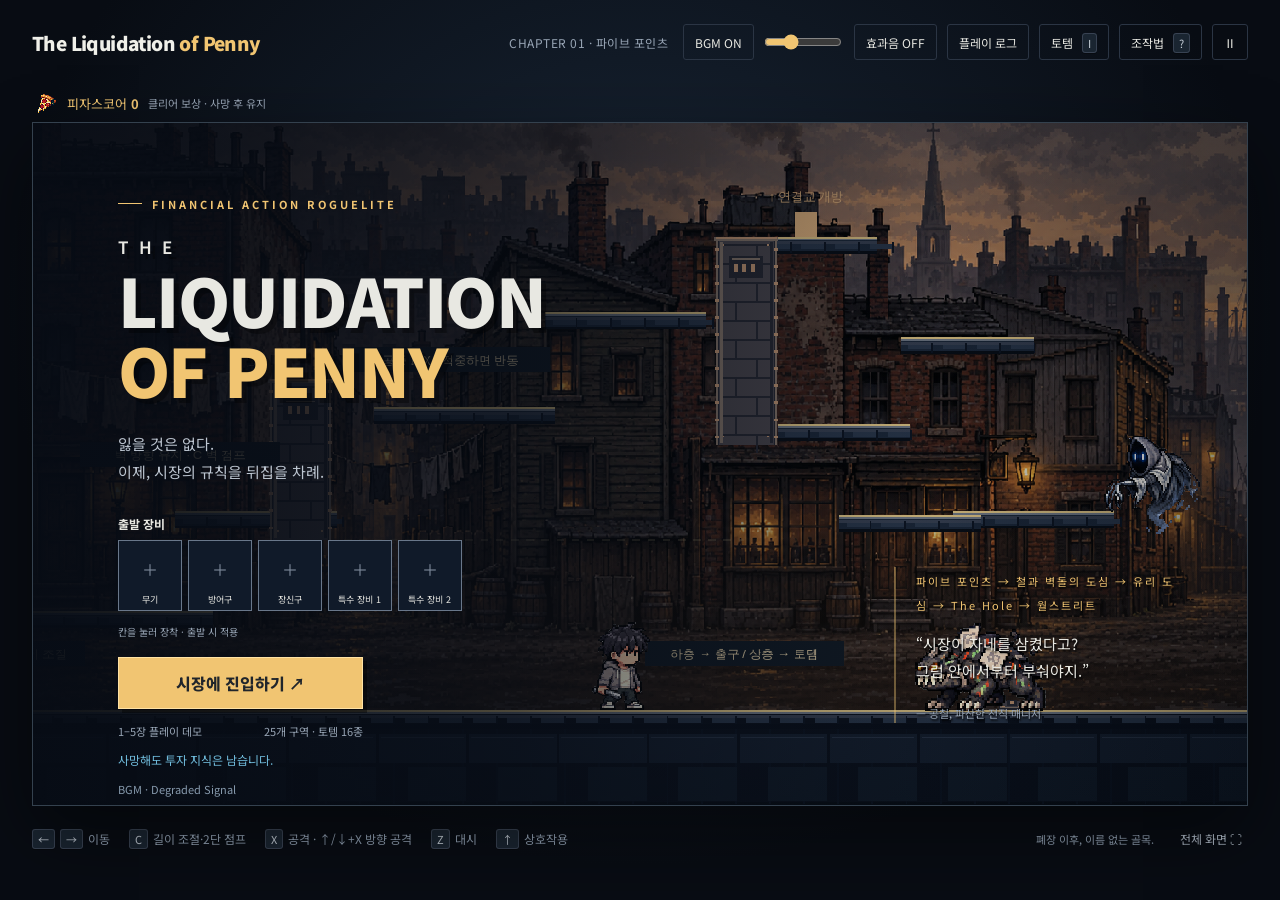
==== commit 57e49239: "Diversify chapter backgrounds from Five Points through The Hole to Wall Street" ====
--- a/index.html
+++ b/index.html
@@ -7,7 +7,7 @@
 </head>
 <body>
 <main id="app">
- <header class="topline"><a class="wordmark" href="./" aria-label="The Liquidation of Penny 시작 화면">The Liquidation <span>of Penny</span></a><div class="top-actions"><span id="chapter-tag" class="chapter-tag">CHAPTER 01 · 잡주의 골목</span><div class="music-controls"><button id="music" class="icon-button" aria-label="배경 음악 끄기" aria-pressed="true">BGM ON</button><input id="music-volume" type="range" min="0" max="100" value="30" aria-label="배경 음악 음량" title="BGM 음량"></div><button id="sound" class="icon-button" aria-label="효과음 켜기" aria-pressed="false">효과음 OFF</button><button id="run-logs" class="icon-button">플레이 로그</button><button id="totem-open" class="icon-button">토템 <kbd>I</kbd></button><button id="help" class="icon-button">조작법 <kbd>?</kbd></button><button id="pause" class="icon-button" aria-label="일시 정지">Ⅱ</button></div></header>
+ <header class="topline"><a class="wordmark" href="./" aria-label="The Liquidation of Penny 시작 화면">The Liquidation <span>of Penny</span></a><div class="top-actions"><span id="chapter-tag" class="chapter-tag">CHAPTER 01 · 파이브 포인츠</span><div class="music-controls"><button id="music" class="icon-button" aria-label="배경 음악 끄기" aria-pressed="true">BGM ON</button><input id="music-volume" type="range" min="0" max="100" value="30" aria-label="배경 음악 음량" title="BGM 음량"></div><button id="sound" class="icon-button" aria-label="효과음 켜기" aria-pressed="false">효과음 OFF</button><button id="run-logs" class="icon-button">플레이 로그</button><button id="totem-open" class="icon-button">토템 <kbd>I</kbd></button><button id="help" class="icon-button">조작법 <kbd>?</kbd></button><button id="pause" class="icon-button" aria-label="일시 정지">Ⅱ</button></div></header>
  <div class="pizza-wallet" aria-label="누적 피자스코어"><img src="./assets/equipment/pizza-score.png" width="24" height="24" alt=""><span>피자스코어 <strong data-pizza-balance>0</strong></span><small>클리어 보상 · 사망 후 유지</small><small id="wallet-status" role="status"></small></div>
  <section id="stage" aria-label="게임 화면">
   <canvas id="game" width="1280" height="720" tabindex="0" aria-label="방향키 이동, C 점프, X 공격, Z 대시. 조작법 버튼에서 전체 조작을 확인할 수 있습니다."></canvas>
@@ -16,7 +16,7 @@
   <div id="room-toast" class="room-toast hidden"><span id="room-kicker"></span><h2 id="room-title"></h2></div>
   <div id="leverage" class="leverage hidden"></div><div id="notice" class="notice hidden" role="status" aria-live="polite"></div>
   <div id="skills" class="skillbar hidden"><button data-action="profit" id="skill-profit"><kbd>A</kbd><span>익절</span><small>수익 25 이상</small></button><button data-action="leverage" id="skill-leverage"><kbd>S</kbd><span>레버리지</span><small>8초 / 피해 ×1.65</small></button><button data-action="circuit" id="skill-circuit"><kbd>D</kbd><span>서킷브레이커</span><small>정지 중 타격 축적</small></button></div>
-  <div id="screen" class="screen"><div class="start-card"><div class="eyebrow"><span class="small-line"></span> FINANCIAL ACTION ROGUELITE</div><h1 class="penny-title" aria-label="The Liquidation of Penny"><span>THE</span>LIQUIDATION<br><em>OF PENNY</em></h1><p class="intro">잃을 것은 없다.<br>이제, 시장의 규칙을 뒤집을 차례.</p><section class="starting-equipment" aria-label="시작 장비"><strong>출발 장비</strong><div id="equipment-slots"></div><small>칸을 눌러 장착 · 출발 시 적용</small></section><button id="start" class="primary" disabled>에셋 준비 중…</button><button id="start-chapter2" class="chapter-start hidden">해금된 2장부터 시작 →</button><div class="start-meta"><span>1–5장 플레이 데모</span><span>25개 구역 · 토템 16종</span></div><p id="save-note" class="save-note"></p><p class="music-credit">BGM · Degraded Signal</p></div><div class="start-quote"><span>01 잡주의 골목 → 02 기관의 벽 → 03 알고리즘의 심장</span><p>“시장이 자네를 삼켰다고?<br>그럼 안에서부터 부숴야지.”</p><small>— 공칠, 파산한 전직 매니저</small></div></div>
+  <div id="screen" class="screen"><div class="start-card"><div class="eyebrow"><span class="small-line"></span> FINANCIAL ACTION ROGUELITE</div><h1 class="penny-title" aria-label="The Liquidation of Penny"><span>THE</span>LIQUIDATION<br><em>OF PENNY</em></h1><p class="intro">잃을 것은 없다.<br>이제, 시장의 규칙을 뒤집을 차례.</p><section class="starting-equipment" aria-label="시작 장비"><strong>출발 장비</strong><div id="equipment-slots"></div><small>칸을 눌러 장착 · 출발 시 적용</small></section><button id="start" class="primary" disabled>에셋 준비 중…</button><button id="start-chapter2" class="chapter-start hidden">해금된 2장부터 시작 →</button><div class="start-meta"><span>1–5장 플레이 데모</span><span>25개 구역 · 토템 16종</span></div><p id="save-note" class="save-note"></p><p class="music-credit">BGM · Degraded Signal</p></div><div class="start-quote"><span>파이브 포인츠 → 철과 벽돌의 도심 → 유리 도심 → The Hole → 월스트리트</span><p>“시장이 자네를 삼켰다고?<br>그럼 안에서부터 부숴야지.”</p><small>— 공칠, 파산한 전직 매니저</small></div></div>
   <div id="modal" class="modal hidden" role="dialog" aria-modal="true" aria-labelledby="modal-title"><div class="modal-inner" id="modal-inner"></div></div>
   <div id="touch" class="touch"><div><button data-hold="left" aria-label="왼쪽 이동">◀</button><button data-hold="right" aria-label="오른쪽 이동">▶</button></div><div><button data-action="interact" aria-label="상호작용">↑</button><button data-action="dash">Z</button><button data-action="jump">C</button><button data-action="attack">X</button></div></div>
  </section>
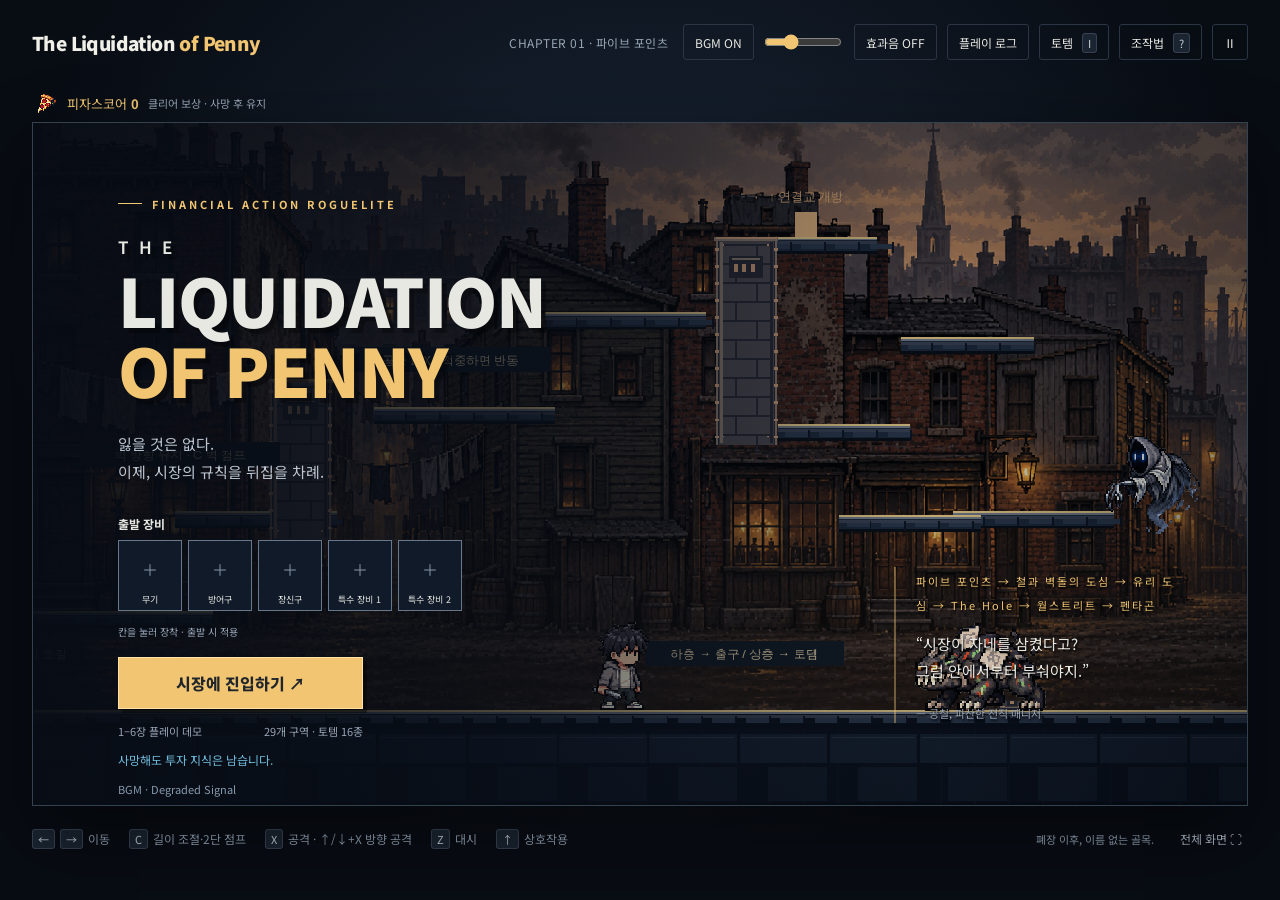
==== commit 45bf30ee: "Add four-room Pentagon chapter with unique pixel backgrounds and extended campaign ending" ====
--- a/index.html
+++ b/index.html
@@ -2,7 +2,7 @@
 <html lang="ko">
 <head>
   <meta charset="utf-8"><meta name="viewport" content="width=device-width, initial-scale=1, viewport-fit=cover">
-  <meta name="theme-color" content="#090e18"><meta name="description" content="The Liquidation of Penny — 금융 액션 로그라이트. 잡주의 골목에서 시장의 심장까지, 다섯 개의 장을 돌파하세요.">
+  <meta name="theme-color" content="#090e18"><meta name="description" content="The Liquidation of Penny — 금융 액션 로그라이트. 잡주의 골목에서 시장의 심장까지, 여섯 개의 장을 돌파하세요.">
   <title>The Liquidation of Penny</title><link rel="stylesheet" href="./style.css">
 </head>
 <body>
@@ -16,7 +16,7 @@
   <div id="room-toast" class="room-toast hidden"><span id="room-kicker"></span><h2 id="room-title"></h2></div>
   <div id="leverage" class="leverage hidden"></div><div id="notice" class="notice hidden" role="status" aria-live="polite"></div>
   <div id="skills" class="skillbar hidden"><button data-action="profit" id="skill-profit"><kbd>A</kbd><span>익절</span><small>수익 25 이상</small></button><button data-action="leverage" id="skill-leverage"><kbd>S</kbd><span>레버리지</span><small>8초 / 피해 ×1.65</small></button><button data-action="circuit" id="skill-circuit"><kbd>D</kbd><span>서킷브레이커</span><small>정지 중 타격 축적</small></button></div>
-  <div id="screen" class="screen"><div class="start-card"><div class="eyebrow"><span class="small-line"></span> FINANCIAL ACTION ROGUELITE</div><h1 class="penny-title" aria-label="The Liquidation of Penny"><span>THE</span>LIQUIDATION<br><em>OF PENNY</em></h1><p class="intro">잃을 것은 없다.<br>이제, 시장의 규칙을 뒤집을 차례.</p><section class="starting-equipment" aria-label="시작 장비"><strong>출발 장비</strong><div id="equipment-slots"></div><small>칸을 눌러 장착 · 출발 시 적용</small></section><button id="start" class="primary" disabled>에셋 준비 중…</button><button id="start-chapter2" class="chapter-start hidden">해금된 2장부터 시작 →</button><div class="start-meta"><span>1–5장 플레이 데모</span><span>25개 구역 · 토템 16종</span></div><p id="save-note" class="save-note"></p><p class="music-credit">BGM · Degraded Signal</p></div><div class="start-quote"><span>파이브 포인츠 → 철과 벽돌의 도심 → 유리 도심 → The Hole → 월스트리트</span><p>“시장이 자네를 삼켰다고?<br>그럼 안에서부터 부숴야지.”</p><small>— 공칠, 파산한 전직 매니저</small></div></div>
+  <div id="screen" class="screen"><div class="start-card"><div class="eyebrow"><span class="small-line"></span> FINANCIAL ACTION ROGUELITE</div><h1 class="penny-title" aria-label="The Liquidation of Penny"><span>THE</span>LIQUIDATION<br><em>OF PENNY</em></h1><p class="intro">잃을 것은 없다.<br>이제, 시장의 규칙을 뒤집을 차례.</p><section class="starting-equipment" aria-label="시작 장비"><strong>출발 장비</strong><div id="equipment-slots"></div><small>칸을 눌러 장착 · 출발 시 적용</small></section><button id="start" class="primary" disabled>에셋 준비 중…</button><button id="start-chapter2" class="chapter-start hidden">해금된 2장부터 시작 →</button><div class="start-meta"><span>1–6장 플레이 데모</span><span>29개 구역 · 토템 16종</span></div><p id="save-note" class="save-note"></p><p class="music-credit">BGM · Degraded Signal</p></div><div class="start-quote"><span>파이브 포인츠 → 철과 벽돌의 도심 → 유리 도심 → The Hole → 월스트리트 → 펜타곤</span><p>“시장이 자네를 삼켰다고?<br>그럼 안에서부터 부숴야지.”</p><small>— 공칠, 파산한 전직 매니저</small></div></div>
   <div id="modal" class="modal hidden" role="dialog" aria-modal="true" aria-labelledby="modal-title"><div class="modal-inner" id="modal-inner"></div></div>
   <div id="touch" class="touch"><div><button data-hold="left" aria-label="왼쪽 이동">◀</button><button data-hold="right" aria-label="오른쪽 이동">▶</button></div><div><button data-action="interact" aria-label="상호작용">↑</button><button data-action="dash">Z</button><button data-action="jump">C</button><button data-action="attack">X</button></div></div>
  </section>
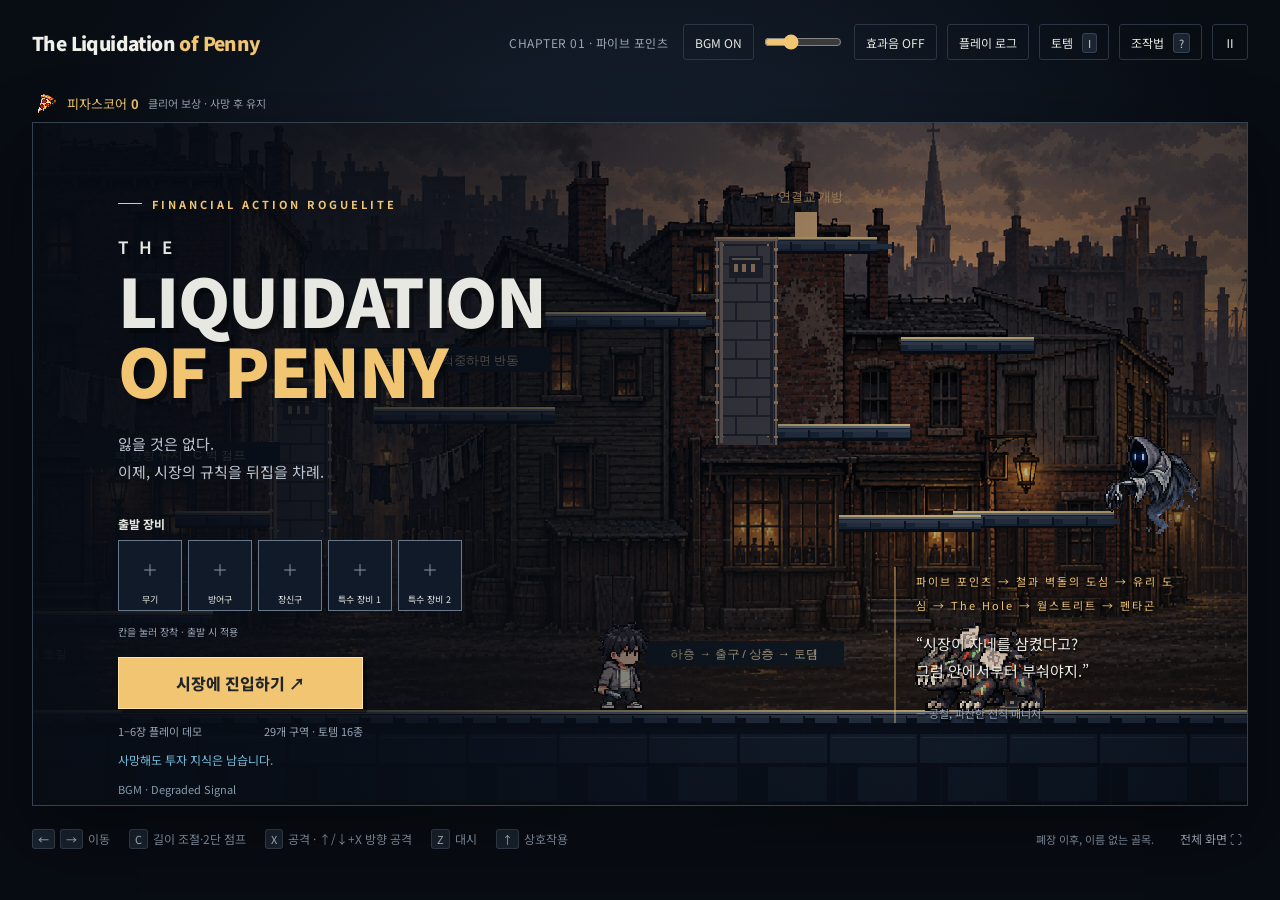
==== commit 0e456989: "Add options expiry patterns to Wall Street and Pentagon bosses" ====
--- a/index.html
+++ b/index.html
@@ -13,6 +13,7 @@
   <canvas id="game" width="1280" height="720" tabindex="0" aria-label="방향키 이동, C 점프, X 공격, Z 대시. 조작법 버튼에서 전체 조작을 확인할 수 있습니다."></canvas>
   <div id="hud" class="hud hidden"><div class="player-panel"><div class="rank-line"><span id="rank">PENNY STOCK</span><span id="room-number">01 / 05</span></div><div class="health-track"><div id="hp-fill"></div><span id="hp-text">100 / 100</span></div><div class="profit-line"><span>미실현 수익</span><strong id="profit-text">0%</strong></div><div class="profit-track"><div id="profit-fill"></div></div></div><div class="market-panel"><span class="eyebrow">MARKET</span><strong id="market-name">횡보장</strong><small id="market-detail">기본 전투 상태</small><div id="market-warning"></div></div><div class="fund-panel"><span>보유 시드</span><strong><i>◈</i> <b id="gold">0</b></strong><small id="enemy-count"></small></div></div>
   <div id="totem-hud" class="totem-hud hidden" aria-label="장착 토템 진행 상태"></div><div id="boss-hud" class="boss-hud hidden"><div><span id="boss-name">잠식된 선동가</span><span id="boss-phase">PHASE 01</span></div><div class="boss-track"><div id="boss-fill"></div></div></div>
+  <section id="option-panel" class="option-panel hidden" aria-label="보스 옵션 패턴"><strong id="option-title"></strong><span id="option-hint"></span><small id="option-timer"></small><small>성공: 2.5초 반격 기회 · 실패/미선택: 공격력 −30%, 8초</small><div id="option-choices"><button id="option-long" data-action="option_long" aria-pressed="false"><kbd>Q</kbd> 롱 · 상승 ↑</button><button id="option-short" data-action="option_short" aria-pressed="false"><kbd>E</kbd> 숏 · 하락 ↓</button></div></section>
   <div id="room-toast" class="room-toast hidden"><span id="room-kicker"></span><h2 id="room-title"></h2></div>
   <div id="leverage" class="leverage hidden"></div><div id="notice" class="notice hidden" role="status" aria-live="polite"></div>
   <div id="skills" class="skillbar hidden"><button data-action="profit" id="skill-profit"><kbd>A</kbd><span>익절</span><small>수익 25 이상</small></button><button data-action="leverage" id="skill-leverage"><kbd>S</kbd><span>레버리지</span><small>8초 / 피해 ×1.65</small></button><button data-action="circuit" id="skill-circuit"><kbd>D</kbd><span>서킷브레이커</span><small>정지 중 타격 축적</small></button></div>
--- a/style.css
+++ b/style.css
@@ -36,3 +36,5 @@
 @media(max-width:600px){.modal-inner:is([data-kind="totems"],[data-kind="relic_choice"]){width:100%;padding:12px;max-height:95%}.modal-inner:is([data-kind="totems"],[data-kind="relic_choice"]) h2{font-size:17px}}
 
 .pizza-wallet{display:flex;align-items:center;gap:9px;padding:7px 2px;color:var(--gold);font-size:13px;flex-wrap:wrap}.pizza-wallet img{image-rendering:pixelated;object-fit:contain}.pizza-wallet small{color:var(--muted);font-size:11px}#wallet-status{color:#ff9b8a}
+
+.option-panel{position:absolute;z-index:5;left:50%;top:34%;transform:translateX(-50%);width:min(430px,86%);padding:12px 18px;border:1px solid #d0b477;border-radius:8px;background:rgba(9,14,24,.94);text-align:center;display:grid;gap:7px;pointer-events:none}.option-panel strong{color:#efd38e}.option-panel span{font-size:13px;color:#e4ebf4}.option-panel small{color:#b8ccda}.option-panel button{pointer-events:auto;padding:8px 12px;margin:0 4px;border:1px solid #67778d;border-radius:5px;background:#152235;color:#edf3fb}.option-panel button[aria-pressed=true]{border-color:#efd38e;background:#4b402b}.option-panel button:disabled{opacity:.65}@media(max-width:600px){.option-panel{top:36%;padding:5px;gap:3px}.option-panel span,.option-panel small,.option-panel button{font-size:9px}.option-panel strong{font-size:11px}.option-panel button{padding:3px 7px}}
